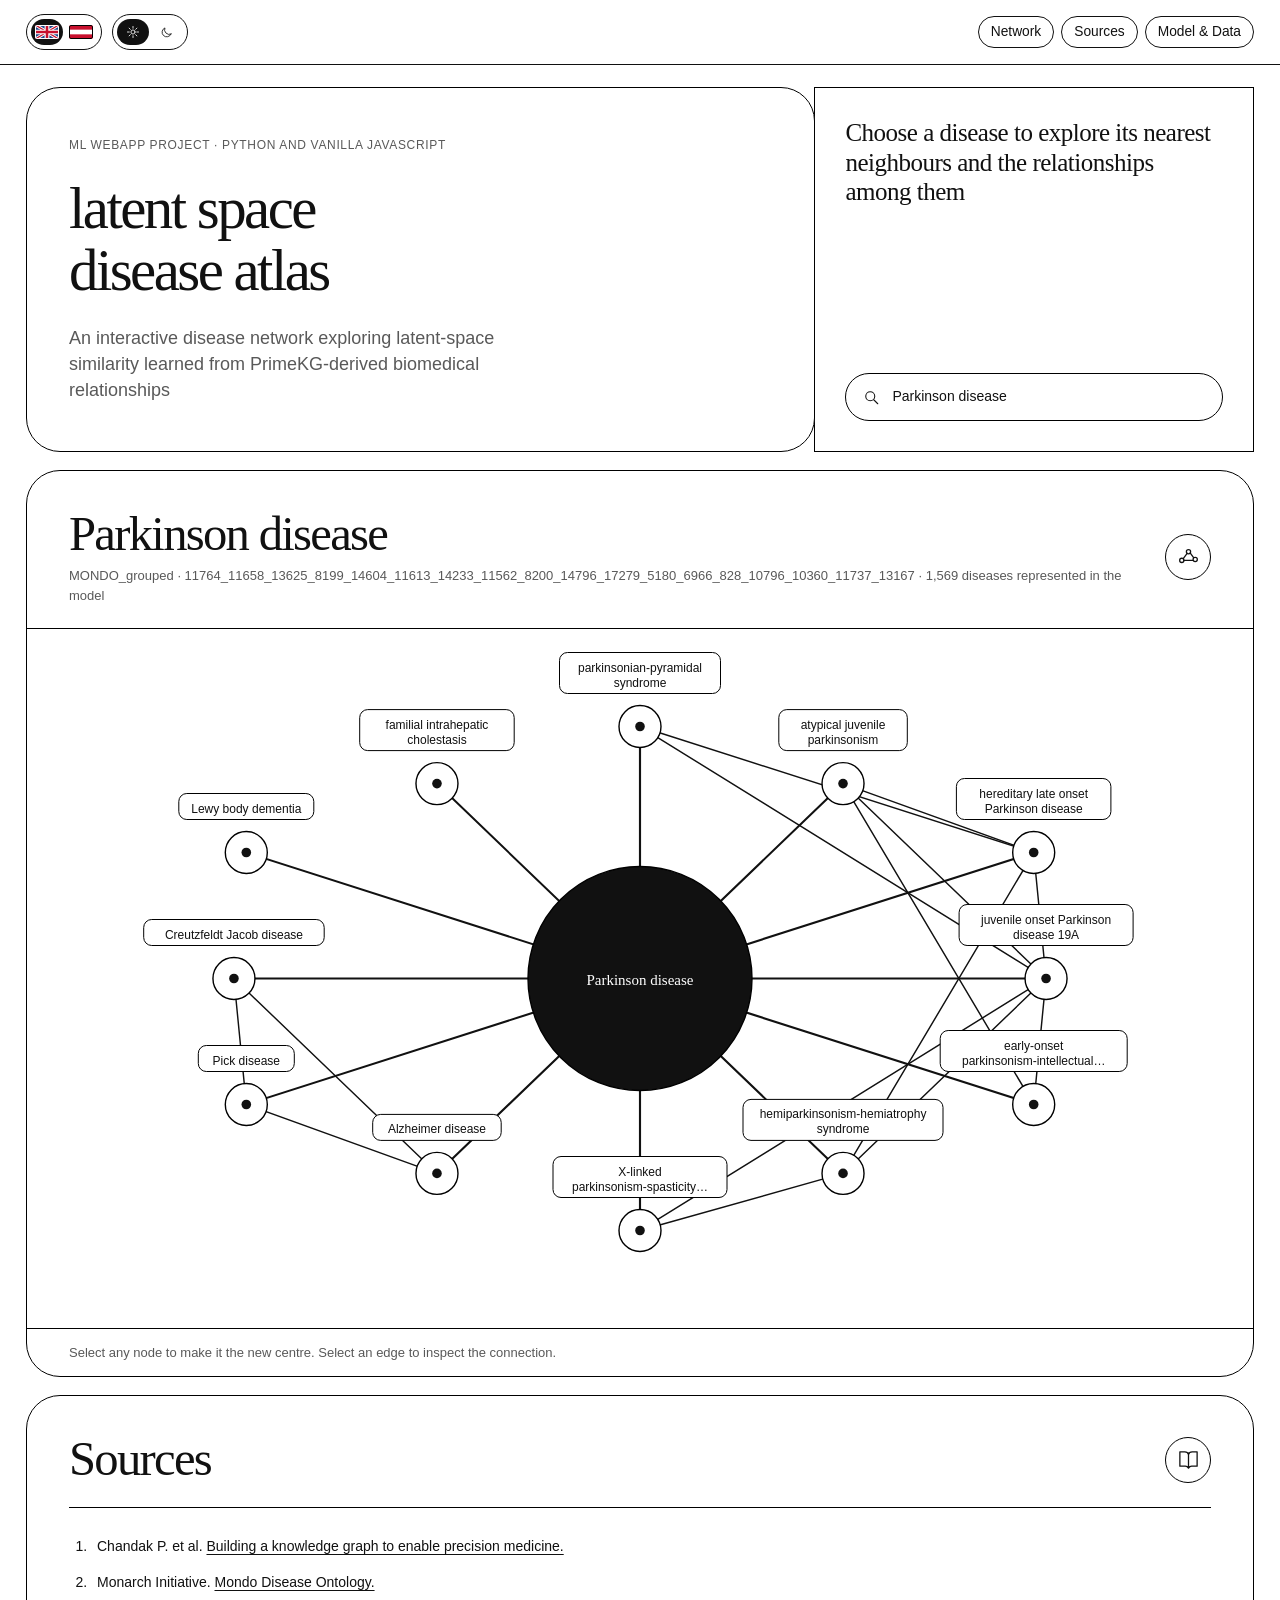
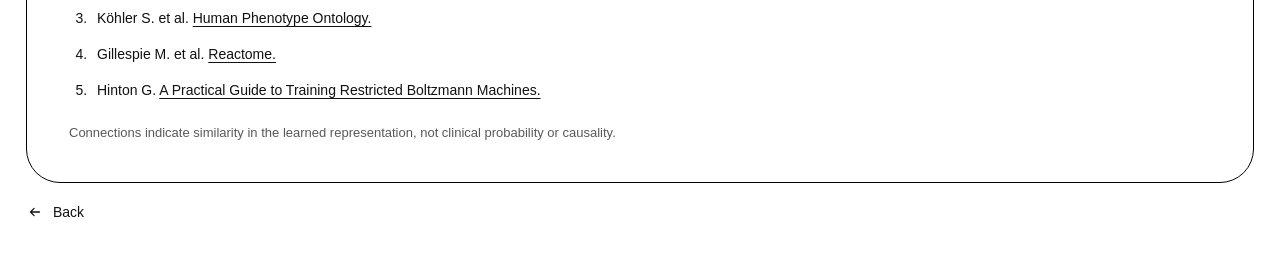
==== lsda/index.html @ 8d0bf2cb "Add files via upload" ====
<!doctype html>
<html lang="en">
<head>
  <meta charset="utf-8">
  <meta name="viewport" content="width=device-width,initial-scale=1">
  <meta name="color-scheme" content="light dark">
  <meta name="theme-color" content="#ffffff">
  <meta name="description" content="Interactive network of related diseases in an RBM latent space.">
  <title>latent space disease atlas</title>
  <link rel="icon" type="image/svg+xml" href="data:image/svg+xml,%3Csvg xmlns='http://www.w3.org/2000/svg' viewBox='0 0 64 64'%3E%3Crect x='1' y='1' width='62' height='62' rx='16' fill='white' stroke='black' stroke-width='2'/%3E%3Ctext x='32' y='59.4' text-anchor='middle' font-family='Georgia,serif' font-size='48' fill='black'%3E*%3C/text%3E%3C/svg%3E">
  <script data-theme-init>
    try {
      document.documentElement.dataset.theme = localStorage.getItem('disease-network-theme') || 'light';
    } catch {
      document.documentElement.dataset.theme = 'light';
    }
  </script>
  <link rel="stylesheet" href="style.css?v=49">
  <script src="app.js?v=47" defer></script>
</head>
<body>
  <header class="site-header">
    <div class="header-left">
      <div class="language-switch lang-en" aria-label="Language selection">
        <a class="lang-link active" href="index.html" lang="en" hreflang="en" aria-label="English" aria-current="page">
          <span class="flag-frame" aria-hidden="true">
            <svg class="flag-icon" viewBox="0 0 30 18" preserveAspectRatio="none" xmlns="http://www.w3.org/2000/svg" aria-hidden="true" focusable="false">
              <g>
                <rect width="30" height="18" fill="#21468B" />
                <path d="M-1 -1L31 19M31 -1L-1 19" stroke="#fff" stroke-width="4" stroke-linecap="butt" />
                <path d="M-1 -1L31 19M31 -1L-1 19" stroke="#C8102E" stroke-width="1.5" stroke-linecap="butt" />
                <path d="M15 0v18M0 9h30" stroke="#fff" stroke-width="6" stroke-linecap="butt" />
                <path d="M15 0v18M0 9h30" stroke="#C8102E" stroke-width="3.2" stroke-linecap="butt" />
              </g>
            </svg>
          </span>
        </a>
        <a class="lang-link" href="index-de.html" lang="de" hreflang="de" aria-label="Deutsch">
          <span class="flag-frame" aria-hidden="true">
            <svg class="flag-icon" viewBox="0 0 30 18" preserveAspectRatio="none" xmlns="http://www.w3.org/2000/svg" aria-hidden="true" focusable="false">
              <rect width="30" height="18" fill="#fff" />
              <rect width="30" height="6" y="0" fill="#C8102E" />
              <rect width="30" height="6" y="12" fill="#C8102E" />
            </svg>
          </span>
        </a>
      </div>

      <button class="theme-toggle" id="themeToggle" type="button" aria-label="Toggle colour scheme" aria-pressed="false" title="Light / dark mode">
        <span class="theme-track" aria-hidden="true">
          <svg class="theme-sun" viewBox="0 0 24 24">
            <circle cx="12" cy="12" r="3.5"></circle>
            <path d="M12 2.5v3M12 18.5v3M2.5 12h3M18.5 12h3M5.3 5.3l2.1 2.1M16.6 16.6l2.1 2.1M18.7 5.3l-2.1 2.1M7.4 16.6l-2.1 2.1"></path>
          </svg>
          <svg class="theme-moon" viewBox="0 0 24 24">
            <path d="M19 15.5A8 8 0 0 1 8.5 5a8 8 0 1 0 10.5 10.5z"></path>
          </svg>
          <span class="theme-knob"></span>
        </span>
      </button>
    </div>

    <button class="menu-toggle" id="menuToggle" type="button" aria-expanded="false" aria-controls="main-nav" aria-label="Open menu">
      <span></span>
      <span></span>
      <b class="sr-only">Open menu</b>
    </button>

    <nav id="main-nav" class="nav" aria-label="Sections">
      <a href="#network">Network</a>
      <a href="#sources">Sources</a>
      <button class="nav-control" id="methodButton" type="button">Model &amp; Data</button>
    </nav>
  </header>

  <main class="page-shell">
    <section class="hero" aria-labelledby="pageTitle">
      <div class="hero-title-card">
        <p class="hero-project-kicker">ML WEBAPP PROJECT · PYTHON AND VANILLA JAVASCRIPT</p>
        <h1 id="pageTitle"><span>latent space</span><br><span>disease atlas</span></h1>
        <p class="hero-project-subtitle">An interactive disease network exploring latent-space similarity learned from PrimeKG-derived biomedical relationships</p>
      </div>

      <div class="hero-search-card">
        <div class="hero-copy-wrap">
          <p class="hero-copy">Choose a disease to explore its nearest neighbours and the relationships among them</p>
        </div>

        <div class="search-area">
          <div class="search-box">
            <svg viewBox="0 0 24 24" aria-hidden="true">
              <circle cx="11" cy="11" r="6"></circle>
              <line x1="16" y1="16" x2="21" y2="21"></line>
            </svg>
            <input id="search" type="search" placeholder="Name or MONDO ID…" autocomplete="off" aria-controls="searchResults">
          </div>
          <div id="searchResults" class="search-results" aria-label="Search results"></div>
        </div>
      </div>
    </section>

    <section class="network-card" id="network" aria-labelledby="diseaseName">
      <div class="network-heading">
        <div class="network-title-wrap">
          <h2 id="diseaseName">Loading model…</h2>
          <p id="diseaseMeta" class="disease-meta"></p>
        </div>
        <span class="network-icon" aria-hidden="true">
          <svg viewBox="0 0 24 24">
            <circle cx="5" cy="15" r="2.2"></circle>
            <circle cx="12" cy="6" r="2.2"></circle>
            <circle cx="19" cy="14" r="2.2"></circle>
            <path d="M6.5 13.2 10.6 7.8M13.9 7.4l3.4 4.8M7.2 15h9.6"></path>
          </svg>
        </span>
      </div>

      <div id="graph" class="graph" aria-busy="true">
        <div class="graph-empty">Loading network…</div>
      </div>

      <div class="graph-note">
        <span>Select any node to make it the new centre. Select an edge to inspect the connection.</span>
      </div>
    </section>

    <section class="sources-card" id="sources" aria-labelledby="sourcesTitle">
      <div class="sources-heading">
        <h2 id="sourcesTitle">Sources</h2>
        <span class="sources-icon" aria-hidden="true">
          <svg viewBox="0 0 24 24">
            <path d="M12 5v16M3 4h5a4 4 0 0 1 4 3 4 4 0 0 1 4-3h5v15h-5a4 4 0 0 0-4 2 4 4 0 0 0-4-2H3z"></path>
          </svg>
        </span>
      </div>
      <div class="sources-body">
        <div class="sources">
          <ol>
            <li>Chandak P. et al. <a href="https://doi.org/10.1038/s41597-023-01960-3" target="_blank" rel="noopener">Building a knowledge graph to enable precision medicine.</a></li>
            <li>Monarch Initiative. <a href="https://mondo.monarchinitiative.org/" target="_blank" rel="noopener">Mondo Disease Ontology.</a></li>
            <li>Köhler S. et al. <a href="https://hpo.jax.org/" target="_blank" rel="noopener">Human Phenotype Ontology.</a></li>
            <li>Gillespie M. et al. <a href="https://reactome.org/" target="_blank" rel="noopener">Reactome.</a></li>
            <li>Hinton G. <a href="https://www.cs.toronto.edu/~hinton/absps/guideTR.pdf" target="_blank" rel="noopener">A Practical Guide to Training Restricted Boltzmann Machines.</a></li>
          </ol>
        </div>
        <p class="sources-note">Connections indicate similarity in the learned representation, not clinical probability or causality.</p>
      </div>
    </section>
    <div class="back-row">
  <a href="https://schmeidler.at/index.html#projects">
    <svg
      aria-hidden="true"
      class="arrow-icon arrow-left"
      focusable="false"
      viewBox="0 0 20 20"
      width="18"
      height="18"
      fill="none"
      stroke="currentColor"
      stroke-width="1.4"
      stroke-linecap="round"
      stroke-linejoin="round"
    >
      <path d="M15 10H5M9 6l-4 4 4 4"></path>
    </svg>
    Back
  </a>
</div>
  </main>

  <dialog id="methodDialog">
    <div class="dialog-heading">
      <div><h2>Model &amp; Data</h2></div>
      <button id="closeDialog" class="close-button" type="button" aria-label="Close"></button>
    </div>
    <div id="methodContent"></div>
  </dialog>
  <div id="status" class="sr-only" role="status" aria-live="polite"></div>
</body>
</html>
---- lsda/style.css ----
:root{
  color-scheme:light;
  --page-bg:#ffffff;
  --page-fg:#111111;
  --page-muted:#595959;
  --page-line:#000000;
  --page-field:#ffffff;
  --soft-fill:#f4f4f4;
  --max:1500px;
  --gutter:26px;
  --radius:34px;
  --space:18px;
  --card-pad:38px 42px;
  --header-height:65px;
  --heading-serif:"Iowan Old Style","Palatino Linotype","Book Antiqua",Palatino,Georgia,"Times New Roman",serif;
  --switch-width:76px;
  --switch-height:36px;
  --switch-padding:4px;
  --switch-cell-width:32px;
  --switch-cell-height:26px;
  --switch-gap:2px;
  --switch-travel:34px;
}

html[data-theme="dark"]{
  color-scheme:dark;
  --page-bg:#111111;
  --page-fg:#ffffff;
  --page-muted:#bcbcbc;
  --page-line:#ffffff;
  --page-field:#111111;
  --soft-fill:#1e1e1e;
}

*,*::before,*::after{box-sizing:border-box}
html{scroll-behavior:smooth}
body{
  margin:0;
  background:var(--page-bg);
  color:var(--page-fg);
  font:17px/1.6 "Helvetica Neue",Helvetica,Arial,"Segoe UI",sans-serif;
  -webkit-font-smoothing:antialiased;
  transition:background-color .22s ease,color .22s ease;
}
button,input{font:inherit;color:inherit}
button{cursor:pointer}
a{color:inherit;text-decoration:none}
button,input,[tabindex]{-webkit-tap-highlight-color:transparent}
button:focus-visible,input:focus-visible,[tabindex]:focus-visible{outline:2px solid var(--page-fg);outline-offset:4px}
::selection{background:var(--page-fg);color:var(--page-bg)}
.page-shell{width:min(var(--max),calc(100% - 2 * var(--gutter)));margin-inline:auto}

.site-header{
  position:sticky;
  top:0;
  z-index:50;
  width:100%;
  min-height:var(--header-height);
  margin:0;
  padding:14px max(var(--gutter),calc((100% - var(--max))/2));
  display:flex;
  align-items:center;
  justify-content:space-between;
  gap:24px;
  background:var(--page-bg);
  border-bottom:1px solid var(--page-line);
  color:var(--page-fg);
}
.header-left{display:flex;align-items:center;gap:12px;flex:0 0 auto;margin:0}
.pill-button{
  display:block;
  min-height:36px;
  border:1px solid var(--page-line);
  border-radius:999px;
  background:var(--page-bg);
  padding:7px 15px;
  font-size:14px;
  font-weight:400;
  line-height:1.3;
  transition:background-color .16s ease,color .16s ease;
}
.pill-button:hover,.pill-button:focus-visible{background:var(--page-fg);color:var(--page-bg)}
.theme-toggle,.theme-track{width:var(--switch-width);height:var(--switch-height);flex:0 0 var(--switch-width)}
.theme-toggle{appearance:none;display:block;margin:0;padding:0;border:0;border-radius:999px;background:transparent;line-height:0}
.theme-track{
  position:relative;
  display:grid;
  grid-template-columns:repeat(2,var(--switch-cell-width));
  grid-template-rows:var(--switch-cell-height);
  align-items:center;
  gap:var(--switch-gap);
  padding:var(--switch-padding);
  border:1px solid var(--page-line);
  border-radius:999px;
  background:var(--page-bg);
  color:var(--page-fg);
  isolation:isolate;
}
.theme-knob{
  position:absolute;
  z-index:0;
  top:var(--switch-padding);
  left:var(--switch-padding);
  width:var(--switch-cell-width);
  height:var(--switch-cell-height);
  border-radius:999px;
  background:var(--page-fg);
  transform:translateX(0);
  transition:transform 200ms ease;
  pointer-events:none;
}
html[data-theme="dark"] .theme-knob{transform:translateX(var(--switch-travel))}
.theme-track svg{position:relative;z-index:1;display:block;justify-self:center;width:14px;height:14px;fill:none;stroke:currentColor;stroke-width:1.45;stroke-linecap:round;stroke-linejoin:round}
.theme-track .theme-sun{color:var(--page-bg)}
.theme-track .theme-moon{color:var(--page-fg)}
html[data-theme="dark"] .theme-track .theme-sun{color:var(--page-fg)}
html[data-theme="dark"] .theme-track .theme-moon{color:var(--page-bg)}

main{padding:22px 0 28px}
.hero{display:grid;grid-template-columns:minmax(0,1.8fr) minmax(280px,1fr);gap:var(--space);margin-bottom:var(--space);align-items:stretch}
.hero-title-card,.hero-search-card,.network-card,.sources-card{
  border:1px solid var(--page-line);
  border-radius:var(--radius);
  background:var(--page-bg);
  color:var(--page-fg);
}
.hero-title-card{min-height:365px;padding:var(--card-pad);display:flex;flex-direction:column;justify-content:center}
.hero-title-card h1{
  margin:0;
  max-width:12ch;
  font-family:var(--heading-serif);
  font-size:clamp(40px,4.6vw,74px);
  line-height:1.04;
  letter-spacing:-.043em;
  font-weight:400;
  overflow-wrap:break-word;
}
.hero-title-card h1 span{display:inline;padding:0;border:0;border-radius:0;background:transparent;color:inherit}
.hero-search-card{min-height:365px;padding:30px;display:flex;flex-direction:column;justify-content:center;gap:28px}
.hero-copy-wrap{min-width:0}
.hero-copy{
  width:100%;
  max-width:30ch;
  margin:0;
  font:400 25px/1.18 var(--heading-serif);
  letter-spacing:-.02em;
}
.search-area{position:relative;z-index:8;margin-top:auto}
.search-box{
  min-height:48px;
  display:flex;
  align-items:center;
  gap:10px;
  padding:0 16px;
  border:1px solid var(--page-line);
  border-radius:999px;
  background:var(--page-field);
}
.search-box svg{width:18px;height:18px;flex:0 0 auto;fill:none;stroke:currentColor;stroke-width:1.45;stroke-linecap:round;stroke-linejoin:round}
.search-box input{width:100%;min-width:0;border:0;outline:0;background:transparent;font-size:14px;line-height:1.4}
.search-box input::placeholder{color:var(--page-muted)}
.search-results{
  position:absolute;
  left:0;
  right:0;
  top:calc(100% + 8px);
  max-height:310px;
  overflow:auto;
  padding:6px;
  background:var(--page-bg);
  border:1px solid var(--page-line);
  border-radius:24px;
  z-index:20;
  scrollbar-width:thin;
  scrollbar-color:var(--page-muted) var(--page-bg);
}
.search-results:empty{display:none}
.search-results button{
  display:block;
  width:100%;
  padding:11px 12px;
  border:0;
  border-radius:14px;
  background:transparent;
  text-align:left;
  font-size:14px;
  font-weight:400;
  line-height:1.35;
  white-space:normal;
  overflow-wrap:anywhere;
}
.search-results button+button{border-top:1px solid color-mix(in srgb,var(--page-line) 24%,transparent);border-top-left-radius:0;border-top-right-radius:0}
.search-results button:hover,.search-results button:focus-visible{background:var(--page-fg);color:var(--page-bg)}
.search-results small{display:block;margin-top:3px;color:var(--page-muted);font-size:12px;font-weight:300;line-height:1.35}
.search-results button:hover small,.search-results button:focus-visible small{color:inherit}
.search-results p{margin:0;padding:12px;color:var(--page-muted);font-size:13px;line-height:1.45}

.network-card{overflow:hidden;margin-bottom:var(--space)}
.network-heading{display:grid;grid-template-columns:minmax(0,1fr) 46px;align-items:center;gap:18px;padding:var(--card-pad);padding-bottom:22px;border-bottom:1px solid var(--page-line)}
.network-title-wrap{min-width:0}
.network-title-wrap h2{
  display:block;
  max-width:100%;
  margin:0 0 6px;
  padding:0;
  border:0;
  border-radius:0;
  background:transparent;
  color:var(--page-fg);
  font-family:var(--heading-serif);
  font-size:clamp(32px,3.8vw,59px);
  line-height:1.04;
  letter-spacing:-.035em;
  font-weight:400;
  overflow-wrap:anywhere;
}
.disease-meta{margin:0;color:var(--page-muted);font-size:13px;line-height:1.55}
.network-icon{width:46px;height:46px;border:1px solid var(--page-line);border-radius:50%;display:grid;place-items:center;justify-self:end}
.network-icon svg{width:23px;height:23px;fill:none;stroke:currentColor;stroke-width:1.35;stroke-linecap:round;stroke-linejoin:round}
.graph{position:relative;min-height:650px;background:var(--page-bg)}
.graph svg{display:block;width:100%;height:auto;min-height:650px;overflow:visible}
.graph-empty{position:absolute;inset:0;display:flex;align-items:center;justify-content:center;padding:30px;text-align:center;color:var(--page-muted);font-size:14px}
.graph .peer-edge,.graph .center-edge{stroke:var(--page-fg);stroke-linecap:round;opacity:1}
.graph .network-node{cursor:pointer}
.graph .node-disc{fill:var(--page-bg);stroke:var(--page-line);stroke-width:1.4}
.graph .node-dot{fill:var(--page-fg);pointer-events:none}
.graph .node-label-box{fill:var(--page-bg);stroke:var(--page-line);stroke-width:1;pointer-events:none}
.graph .node-label{fill:var(--page-fg);font-size:12px;font-weight:400;pointer-events:none}
.graph .network-node:hover .node-disc,.graph .network-node:focus-visible .node-disc{fill:var(--page-fg);stroke-width:1.8}
.graph .network-node:hover .node-dot,.graph .network-node:focus-visible .node-dot{fill:var(--page-bg)}
.graph .center-disc{fill:var(--page-fg);stroke:var(--page-line);stroke-width:1.4}
.graph .center-label{fill:var(--page-bg);font-family:var(--heading-serif);font-size:15px;font-weight:400;pointer-events:none}
.graph-note{padding:13px 42px;border-top:1px solid var(--page-line);color:var(--page-muted);font-size:13px;line-height:1.65}

.sources-card{padding:var(--card-pad)}
.sources-heading{display:grid;grid-template-columns:minmax(0,1fr) 46px;align-items:center;gap:18px;padding-bottom:22px;margin-bottom:27px;border-bottom:1px solid var(--page-line)}
.sources-heading h2{margin:0;padding:0;border:0;background:transparent;color:inherit;font-family:var(--heading-serif);font-size:clamp(32px,3.8vw,59px);line-height:1.04;letter-spacing:-.035em;font-weight:400}
.sources-icon{width:46px;height:46px;border:1px solid var(--page-line);border-radius:50%;display:grid;place-items:center;justify-self:end}
.sources-icon svg{width:23px;height:23px;fill:none;stroke:currentColor;stroke-width:1.35;stroke-linecap:round;stroke-linejoin:round}
.sources-body{max-width:1000px}
.sources{font-size:14px;line-height:1.65}
.sources h3{margin:0 0 14px;font:500 15px/1.4 "Helvetica Neue",Helvetica,Arial,"Segoe UI",sans-serif}
.sources ol{margin:0;padding-left:22px}
.sources li{padding-left:6px;margin-bottom:13px;overflow-wrap:anywhere}
.sources a{text-decoration:underline;text-decoration-thickness:1px;text-underline-offset:.22em}
.sources a:hover{text-decoration-thickness:2px}
.sources code{font:.91em/1.6 ui-monospace,"SFMono-Regular",Consolas,monospace}
.sources-note{margin:20px 0 0;color:var(--page-muted);font-size:13px;line-height:1.65;max-width:86ch}

dialog{
  width:min(780px,calc(100% - 28px));
  max-height:88%;
  padding:38px 42px;
  border:1px solid var(--page-line);
  border-radius:var(--radius);
  background:var(--page-bg);
  color:var(--page-fg);
  scrollbar-width:none;
  -ms-overflow-style:none;
}
dialog::-webkit-scrollbar{display:none;width:0;height:0}
dialog::backdrop{background:color-mix(in srgb,#000 44%,transparent)}
.dialog-heading{display:flex;align-items:center;justify-content:space-between;gap:20px;padding-bottom:22px;border-bottom:1px solid var(--page-line)}
.dialog-heading h2{display:block;margin:0;padding:0;border:0;border-radius:0;background:transparent;color:inherit;font-family:var(--heading-serif);font-size:clamp(32px,3.8vw,59px);line-height:1.04;font-weight:400;letter-spacing:-.035em}
.close-button{
  position:relative;
  width:46px;
  height:46px;
  flex:0 0 46px;
  margin:0;
  padding:0;
  appearance:none;
  -webkit-appearance:none;
  border:1px solid var(--page-line);
  border-radius:50%;
  background:transparent;
  color:inherit;
  font-size:0;
  line-height:0;
}
.close-button::before,
.close-button::after{
  content:"";
  position:absolute;
  left:50%;
  top:50%;
  width:20px;
  height:2px;
  margin-left:-10px;
  margin-top:-1px;
  border-radius:999px;
  background:currentColor;
  transform-origin:50% 50%;
  pointer-events:none;
}
.close-button::before{transform:rotate(45deg)}
.close-button::after{transform:rotate(-45deg)}
.close-button:hover{background:var(--page-fg);color:var(--page-bg)}
.method-section{padding-top:24px;font-size:14px;line-height:1.65}
.method-section h3{display:block;margin:0 0 10px;padding:0;border:0;border-radius:0;background:transparent;color:inherit;font:400 24px/1.2 var(--heading-serif)}
.method-section p{margin:0;max-width:74ch}
.method-section p+p{margin-top:16px}
.method-table{width:100%;border-collapse:collapse;margin-top:14px;font-size:14px;font-variant-numeric:tabular-nums}
.method-table td{padding:10px 0;border-bottom:1px solid var(--page-line)}
.method-table td:last-child{text-align:right}
.sr-only{position:absolute;width:1px;height:1px;padding:0;margin:-1px;overflow:hidden;clip:rect(0,0,0,0);white-space:nowrap;border:0}

@media(max-width:950px){
  :root{--header-height:64px;--card-pad:30px}
  .site-header{padding-block:13px}
  .hero{grid-template-columns:minmax(0,1.45fr) minmax(250px,1fr)}
  .hero-title-card{min-height:320px;padding:30px}
  .hero-search-card{min-height:320px;padding:24px}
  .network-heading{padding:30px 30px 22px}
  .graph-note{padding-left:30px;padding-right:30px}
}

@media(max-width:760px){
  .hero{grid-template-columns:1fr}
  .hero-title-card,.hero-search-card{min-height:0}
  .hero-title-card{padding-block:32px}
  .hero-search-card{padding:25px 30px}
  .hero-copy{max-width:70ch}
}

@media(max-width:640px){
  :root{
    --gutter:12px;
    --radius:24px;
    --space:12px;
    --card-pad:24px 20px;
    --header-height:59px;
    --switch-width:68px;
    --switch-height:34px;
    --switch-padding:3px;
    --switch-cell-width:29px;
    --switch-cell-height:26px;
    --switch-travel:31px;
  }
  body{font-size:16px;line-height:1.6}
  .site-header{padding-block:11px;gap:12px}
  .header-left{gap:9px}
  .pill-button{min-height:34px;padding:7px 12px;font-size:13px}
  .theme-track svg{width:12px;height:12px}
  main{padding:14px 0 16px}
  .hero-title-card{padding:28px 24px}
  .hero-title-card h1{font-size:clamp(36px,9vw,51px);line-height:1.04;letter-spacing:-.035em}
  .hero-search-card{padding:22px 24px}
  .hero-copy{font-size:23px}
  .search-box{min-height:46px}
  .search-results{top:calc(100% + 7px);border-radius:20px}
  .network-heading{grid-template-columns:minmax(0,1fr) 40px;gap:12px;padding:24px 20px 18px}
  .network-title-wrap h2,.sources-heading h2,.dialog-heading h2{font-size:clamp(29px,7.5vw,43px);letter-spacing:-.025em}
  .network-icon,.sources-icon{width:40px;height:40px}.network-icon svg,.sources-icon svg{width:21px;height:21px}
  .graph,.graph svg{min-height:530px}
  .graph .node-label{font-size:11px}
  .graph-note{padding:12px 20px;font-size:12px}
  .sources-heading{grid-template-columns:minmax(0,1fr) 40px;gap:12px;padding-bottom:18px;margin-bottom:20px}
  dialog{padding:24px 20px;border-radius:24px}
  .close-button{width:40px;height:40px;flex-basis:40px}
}

@media(prefers-reduced-motion:reduce){*,*::before,*::after{scroll-behavior:auto!important;transition:none!important}}


/* personal-site toolbar + bilingual navigation */
:root{
  --toolbar-bg:#ffffff;
  --toolbar-fg:#111111;
  --switch-duration:200ms;
  --switch-easing:ease;
  --flag-width:24px;
  --flag-height:14px;
}
html[data-theme="dark"]{--toolbar-bg:#111111;--toolbar-fg:#ffffff}

html{scroll-padding-top:calc(var(--header-height) + 18px)}
#network,#sources{scroll-margin-top:calc(var(--header-height) + 18px)}

.site-header,
html[data-theme="dark"] .site-header{
  position:sticky;
  top:0;
  z-index:50;
  width:100%;
  max-width:none;
  margin:0;
  min-height:var(--header-height);
  padding:14px max(var(--gutter),calc((100vw - var(--max))/2));
  display:flex;
  align-items:center;
  justify-content:flex-start;
  gap:18px;
  background:var(--toolbar-bg);
  color:var(--toolbar-fg);
  border-bottom:1px solid var(--toolbar-fg);
  box-sizing:border-box;
}
.header-left{display:flex;align-items:center;gap:10px;flex:0 0 auto;margin:0}

.language-switch,.theme-toggle,.theme-track{
  box-sizing:border-box;
  width:var(--switch-width);
  min-width:var(--switch-width);
  max-width:var(--switch-width);
  height:var(--switch-height);
  min-height:var(--switch-height);
  margin:0;
  flex:0 0 var(--switch-width);
}
.language-switch,.theme-track{
  position:relative;
  display:grid;
  grid-template-columns:repeat(2,var(--switch-cell-width));
  grid-template-rows:var(--switch-cell-height);
  align-items:center;
  gap:var(--switch-gap);
  padding:var(--switch-padding);
  border:1px solid var(--toolbar-fg);
  border-radius:999px;
  background:var(--toolbar-bg);
  color:var(--toolbar-fg);
  isolation:isolate;
}
.language-switch::before,.theme-knob{
  content:"";
  display:block;
  position:absolute;
  z-index:0;
  top:var(--switch-padding);
  left:var(--switch-padding);
  width:var(--switch-cell-width);
  height:var(--switch-cell-height);
  border-radius:999px;
  background:var(--toolbar-fg);
  pointer-events:none;
  transform:translateX(0);
  transition:transform var(--switch-duration) var(--switch-easing);
}
.language-switch.lang-de::before,html[data-theme="dark"] .theme-knob{transform:translateX(var(--switch-travel))}
.language-switch .lang-link{
  position:relative;
  z-index:1;
  box-sizing:border-box;
  display:grid;
  place-items:center;
  width:var(--switch-cell-width);
  height:var(--switch-cell-height);
  min-width:0;
  min-height:0;
  margin:0;
  padding:0;
  border:0;
  border-radius:999px;
  background:transparent;
  color:inherit;
  opacity:1;
  line-height:0;
  text-decoration:none;
}
.language-switch .flag-frame{
  --flag-line:#000000;
  position:relative;
  display:block;
  box-sizing:border-box;
  width:var(--flag-width);
  height:var(--flag-height);
  margin:0;
  padding:0;
  border:0;
  border-radius:2px;
  overflow:hidden;
  background:transparent;
  isolation:isolate;
}
.language-switch .lang-link.active .flag-frame{--flag-line:#ffffff}
html[data-theme="dark"] .language-switch .flag-frame{--flag-line:#ffffff}
html[data-theme="dark"] .language-switch .lang-link.active .flag-frame{--flag-line:#000000}
.language-switch .flag-frame>.flag-icon{
  position:absolute;
  inset:0;
  display:block;
  box-sizing:border-box;
  width:100%;
  height:100%;
  max-width:none;
  max-height:none;
  margin:0;
  padding:0;
  border:0;
  border-radius:0;
  outline:0;
  box-shadow:none;
  opacity:1;
  transform:none;
  overflow:hidden;
}
.language-switch .flag-frame::after{
  content:"";
  position:absolute;
  z-index:2;
  inset:0;
  box-sizing:border-box;
  border:1px solid var(--flag-line);
  border-radius:inherit;
  pointer-events:none;
}
.theme-toggle{appearance:none;display:block;padding:0;border:0;border-radius:999px;background:transparent;color:var(--toolbar-fg);line-height:0;cursor:pointer}
.theme-track svg{position:relative;z-index:1;display:block;justify-self:center;width:14px;height:14px;fill:none;stroke:currentColor;stroke-width:1.45;stroke-linecap:round;stroke-linejoin:round}
.theme-track .theme-sun{color:var(--toolbar-bg)}
.theme-track .theme-moon{color:var(--toolbar-fg)}
html[data-theme="dark"] .theme-track .theme-sun{color:var(--toolbar-fg)}
html[data-theme="dark"] .theme-track .theme-moon{color:var(--toolbar-bg)}
.language-switch .lang-link:focus-visible,.theme-toggle:focus-visible{outline:2px solid var(--toolbar-fg);outline-offset:2px}

.nav{
  display:flex;
  align-items:center;
  gap:7px;
  margin-left:auto;
  font-weight:500;
  font-size:.92rem;
}
.nav a,.nav .nav-control{
  display:block;
  padding:8px 12px;
  border:1px solid var(--toolbar-fg);
  border-radius:999px;
  background:transparent;
  color:var(--toolbar-fg);
  font:500 .92rem/1 "Helvetica Neue",Helvetica,Arial,"Segoe UI",sans-serif;
  text-decoration:none;
  transition:background .16s ease,color .16s ease;
  white-space:nowrap;
}
.nav a:hover,.nav a:focus-visible,.nav .nav-control:hover,.nav .nav-control:focus-visible{
  background:var(--toolbar-fg);
  color:var(--toolbar-bg);
  text-decoration:none;
}
.menu-toggle{display:none;background:transparent;border:0;color:var(--toolbar-fg)}
.menu-toggle span{display:block;width:26px;height:2px;background:var(--toolbar-fg);margin:0}
.menu-toggle:focus-visible{outline:2px solid var(--toolbar-fg);outline-offset:4px}

.hero-project-kicker{
  margin:0 0 24px;
  color:var(--page-muted);
  font:500 12px/1.55 "Helvetica Neue",Helvetica,Arial,"Segoe UI",sans-serif;
  letter-spacing:.055em;
  text-transform:uppercase;
}
.hero-project-subtitle{max-width:48ch;margin:24px 0 0;color:var(--page-muted);font-size:18px;line-height:1.45}

@media(max-width:950px){
  .site-header,html[data-theme="dark"] .site-header{--header-gutter:max(26px,calc((100% - var(--max))/2));padding-block:13px;flex-wrap:nowrap;gap:12px}
  .site-header>.menu-toggle{
    position:relative;
    display:flex;
    flex:0 0 44px;
    flex-direction:column;
    align-items:flex-end;
    justify-content:center;
    align-self:center;
    gap:6px;
    width:44px;
    min-width:44px;
    height:var(--switch-height);
    margin:0 0 0 auto;
    padding:0;
    border:0;
    line-height:0;
    cursor:pointer;
  }
  .site-header>.menu-toggle::before{content:"";position:absolute;top:50%;right:0;width:44px;height:44px;transform:translateY(-50%)}
  .site-header>.nav{
    display:none;
    position:absolute;
    top:calc(100% + 1px);
    left:0;
    right:0;
    width:auto;
    margin:0;
    padding:16px var(--header-gutter) 20px;
    flex-direction:column;
    align-items:stretch;
    gap:10px;
    max-height:calc(100dvh - 80px);
    overflow-y:auto;
    background:var(--toolbar-bg);
    color:var(--toolbar-fg);
  }
  .site-header>.nav.open{display:flex;border-bottom:1px solid var(--toolbar-fg)}
  .nav a,.nav .nav-control{width:100%;padding:12px 16px;text-align:center;font-size:.92rem}
}
@media(max-width:640px){
  :root{--flag-width:21px;--flag-height:12px}
  .site-header,html[data-theme="dark"] .site-header{--header-gutter:12px;padding:11px 12px}
  .header-left{gap:9px}
  .theme-track svg{width:12px;height:12px}
  .hero-project-kicker{margin-bottom:20px;font-size:11px}
  .hero-project-subtitle{margin-top:20px;font-size:17px}
}
@media(prefers-reduced-motion:reduce){.language-switch::before,.theme-knob{transition:none}}

:root{
  --font-sans:"Helvetica Neue",Helvetica,Arial,"Segoe UI",sans-serif;
}
.site-header,
.site-header button,
.site-header a,
.site-header .nav a,
.site-header .nav .nav-control{
  font-family:var(--font-sans)!important;
  font-style:normal!important;
}
.site-header .nav a,
.site-header .nav .nav-control{
  font-size:.92rem!important;
  line-height:1!important;
  font-weight:500!important;
  letter-spacing:normal!important;
  text-transform:none!important;
}
.site-header .language-switch,
.site-header .theme-toggle{
  font-size:16px!important;
  font-weight:400!important;
  letter-spacing:normal!important;
}

.hero{
  gap:0;
}

.hero-title-card{
  position:relative;
  z-index:2;
}

.hero-search-card{
  position:relative;
  z-index:1;
  margin-left:-1px;
  border-radius:0;
}

@media(max-width:760px){
  .hero-search-card{
    margin-left:0;
    margin-top:-1px;
  }
}

.back-row{
  margin:18px 0;
}

.back-row a{
  display:inline-flex;
  align-items:center;
  gap:9px;
  font-size:14px;
  color:inherit;
  text-decoration:none;
}

.back-row a:hover{
  text-decoration:underline;
  text-underline-offset:4px;
}

.back-row .arrow-icon{
  display:block;
  width:18px;
  height:18px;
  flex:0 0 18px;
  fill:none;
  stroke:currentColor;
  stroke-width:1.4;
  stroke-linecap:round;
  stroke-linejoin:round;
}

/* FINAL toolbar typography: inherit exactly like the main site */
.site-header .nav{
  font-family:inherit!important;
  font-size:.92rem!important;
  font-weight:500!important;
  font-style:normal!important;
  font-variant:normal!important;
  font-stretch:normal!important;
  letter-spacing:normal!important;
  text-transform:none!important;
}

.site-header .nav a,
.site-header .nav .nav-control{
  font:inherit!important;
  line-height:1!important;
  letter-spacing:normal!important;
  font-style:normal!important;
  font-variant:normal!important;
  font-stretch:normal!important;
  text-transform:none!important;
  -webkit-font-smoothing:inherit!important;
  -moz-osx-font-smoothing:inherit!important;
}

@media(min-width:951px){
  .site-header .nav{
    gap:7px!important;
  }

  .site-header .nav a,
  .site-header .nav .nav-control{
    padding:8px 12px!important;
    font-size:.86rem!important;
  }
}

@media(max-width:950px){
  .site-header .nav a,
  .site-header .nav .nav-control{
    font-size:.92rem!important;
  }
}

/* Match the main-site toolbar text rendering exactly. */
.site-header,
.site-header a,
.site-header button,
.site-header .nav,
.site-header .nav a,
.site-header .nav .nav-control {
  -webkit-font-smoothing: auto !important;
  -moz-osx-font-smoothing: auto !important;
}

.site-header {
  font-family: "Helvetica Neue", Helvetica, Arial, "Segoe UI", sans-serif !important;
  font-size: 18px !important;
  line-height: 1.5 !important;
  font-weight: 300 !important;
}

.site-header .nav {
  font-family: "Helvetica Neue", Helvetica, Arial, "Segoe UI", sans-serif !important;
  font-size: .92rem !important;
  font-weight: 500 !important;
  line-height: 1.5 !important;
}

.site-header .nav a,
.site-header .nav .nav-control {
  font-family: "Helvetica Neue", Helvetica, Arial, "Segoe UI", sans-serif !important;
  font-weight: 500 !important;
  line-height: 1 !important;
  letter-spacing: normal !important;
}

@media (min-width: 951px) {
  .site-header .nav {
    gap: 7px !important;
  }

  .site-header .nav a,
  .site-header .nav .nav-control {
    padding: 8px 12px !important;
    font-size: .86rem !important;
  }
}

/* Interactive edge inspector */
.graph .edge-link{
  cursor:pointer;
  outline:none;
}

.graph .edge-hit{
  stroke:transparent;
  stroke-width:18px;
  pointer-events:stroke;
}

.graph .edge-stroke{
  pointer-events:none;
  transition:stroke-width .14s ease,opacity .14s ease;
}

.graph .edge-link:hover .edge-stroke,
.graph .edge-link:focus-visible .edge-stroke{
  stroke-width:3.1px!important;
  opacity:1;
}

.graph .edge-link.is-selected .edge-stroke{
  stroke-width:3.5px!important;
  opacity:1;
}

.edge-inspector{
  position:absolute;
  z-index:30;
  width:min(350px,calc(100% - 32px));
  max-height:calc(100% - 32px);
  overflow:auto;
  padding:20px;
  border:1px solid var(--page-line);
  border-radius:24px;
  background:var(--page-bg);
  color:var(--page-fg);
  box-shadow:0 12px 36px color-mix(in srgb,var(--page-fg) 13%,transparent);
  scrollbar-width:none;
}

.edge-inspector::-webkit-scrollbar{display:none}
.edge-inspector[hidden]{display:none}

.edge-inspector-close{
  position:absolute;
  top:13px;
  right:13px;
  width:32px;
  height:32px;
  display:grid;
  place-items:center;
  padding:0;
  border:1px solid var(--page-line);
  border-radius:50%;
  background:var(--page-bg);
  color:var(--page-fg);
  font:400 20px/1 var(--font-sans);
}

.edge-inspector-close:hover,
.edge-inspector-close:focus-visible{
  background:var(--page-fg);
  color:var(--page-bg);
}

.edge-inspector-kicker{
  margin:0 44px 9px 0;
  color:var(--page-muted);
  font:500 11px/1.3 var(--font-sans);
  letter-spacing:.065em;
  text-transform:uppercase;
}

.edge-inspector h3{
  margin:0 42px 17px 0;
  font-family:var(--heading-serif);
  font-size:21px;
  line-height:1.12;
  font-weight:400;
  letter-spacing:-.02em;
}

.edge-similarity{
  display:flex;
  align-items:baseline;
  justify-content:space-between;
  gap:16px;
  padding:12px 0;
  border-top:1px solid var(--page-line);
  border-bottom:1px solid var(--page-line);
  font-size:13px;
}

.edge-similarity strong{
  font-size:20px;
  font-weight:500;
  font-variant-numeric:tabular-nums;
}

.edge-inspector-section{
  padding-top:16px;
}

.edge-inspector-section h4{
  margin:0 0 10px;
  font:500 12px/1.35 var(--font-sans);
  letter-spacing:.025em;
}

.edge-evidence-grid{
  display:grid;
  grid-template-columns:repeat(3,minmax(0,1fr));
  gap:7px;
}

.edge-evidence-item{
  min-width:0;
  padding:10px 8px;
  border:1px solid var(--page-line);
  border-radius:12px;
}

.edge-evidence-item strong{
  display:block;
  margin-bottom:2px;
  font-size:16px;
  line-height:1.1;
  font-weight:500;
  font-variant-numeric:tabular-nums;
}

.edge-evidence-item span{
  display:block;
  color:var(--page-muted);
  font-size:10px;
  line-height:1.25;
  overflow-wrap:anywhere;
}

.edge-feature-list{
  margin:0;
  padding:0;
  list-style:none;
  border-top:1px solid color-mix(in srgb,var(--page-line) 28%,transparent);
}

.edge-feature-list li{
  display:grid;
  grid-template-columns:minmax(0,1fr) auto;
  gap:10px;
  align-items:baseline;
  padding:7px 0;
  border-bottom:1px solid color-mix(in srgb,var(--page-line) 28%,transparent);
  font-size:12px;
  line-height:1.35;
}

.edge-feature-list small{
  color:var(--page-muted);
  font-size:9px;
  line-height:1.2;
  text-align:right;
  white-space:nowrap;
}

.edge-feature-list .edge-feature-empty{
  display:block;
  color:var(--page-muted);
}

.edge-contribution-list{
  display:grid;
  gap:8px;
}

.edge-contribution-row{
  display:grid;
  grid-template-columns:92px minmax(0,1fr) 34px;
  gap:8px;
  align-items:center;
  font-size:11px;
  line-height:1.2;
}

.edge-contribution-row>span:first-child{
  overflow-wrap:anywhere;
}

.edge-contribution-row strong{
  text-align:right;
  font-weight:500;
  font-variant-numeric:tabular-nums;
}

.edge-contribution-track{
  height:7px;
  overflow:hidden;
  border:1px solid var(--page-line);
  border-radius:999px;
  background:var(--page-bg);
}

.edge-contribution-track i{
  display:block;
  height:100%;
  background:var(--page-fg);
}

.edge-contribution-note{
  margin:10px 0 0;
  color:var(--page-muted);
  font-size:9px;
  line-height:1.4;
}

@media(max-width:620px){
  .graph .edge-hit{stroke-width:22px}
  .edge-inspector{
    width:auto;
    max-height:calc(100% - 24px);
    padding:18px;
    border-radius:20px;
  }
  .edge-inspector h3{font-size:19px}
  .edge-evidence-grid{gap:5px}
  .edge-evidence-item{padding:9px 6px}
  .edge-contribution-row{grid-template-columns:82px minmax(0,1fr) 32px}
}
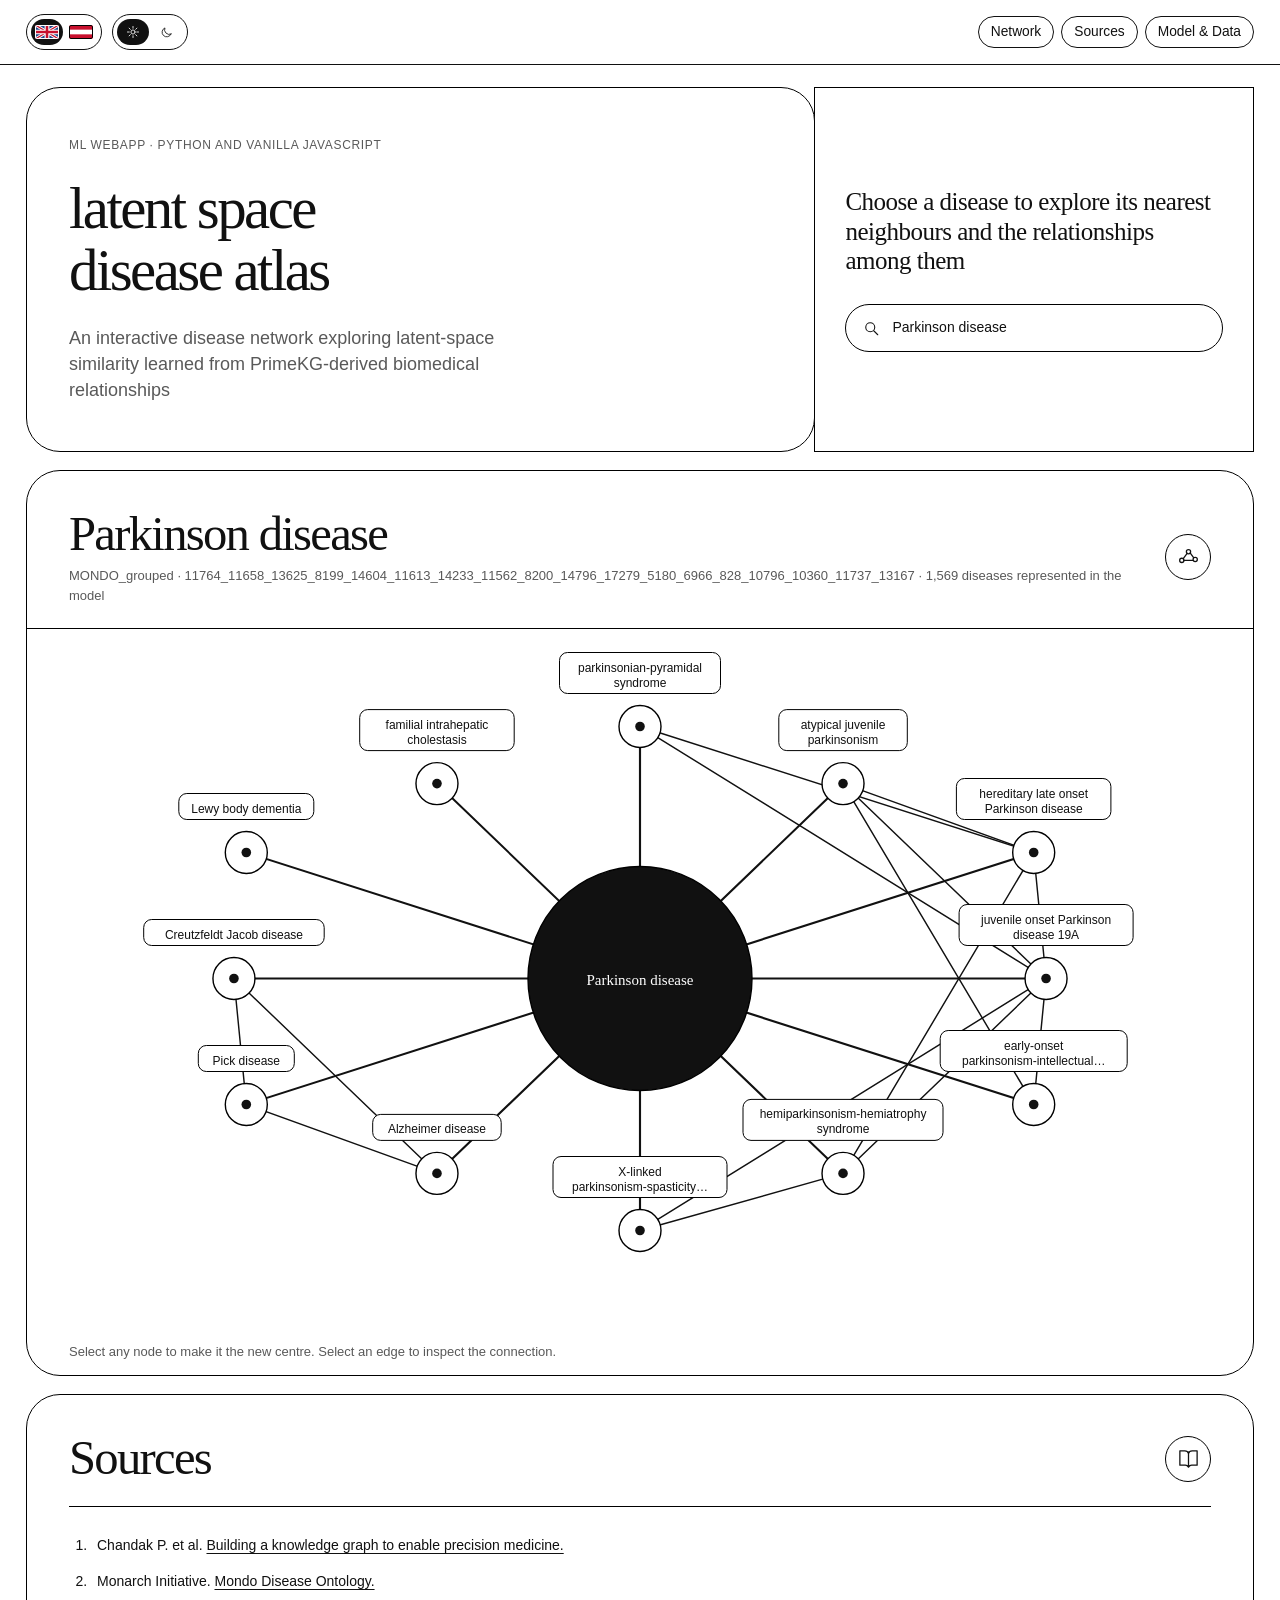
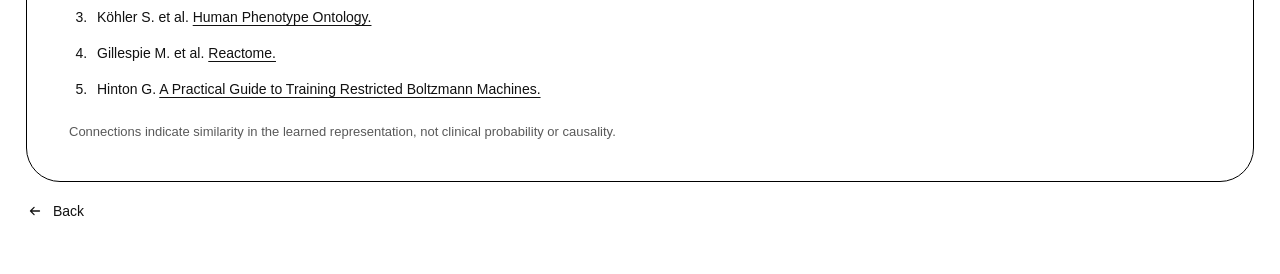
==== commit 2d2835be: "Update index.html" ====
--- a/lsda/index.html
+++ b/lsda/index.html
@@ -76,7 +76,7 @@
   <main class="page-shell">
     <section class="hero" aria-labelledby="pageTitle">
       <div class="hero-title-card">
-        <p class="hero-project-kicker">ML WEBAPP PROJECT · PYTHON AND VANILLA JAVASCRIPT</p>
+        <p class="hero-project-kicker">ML WEBAPP · PYTHON AND VANILLA JAVASCRIPT</p>
         <h1 id="pageTitle"><span>latent space</span><br><span>disease atlas</span></h1>
         <p class="hero-project-subtitle">An interactive disease network exploring latent-space similarity learned from PrimeKG-derived biomedical relationships</p>
       </div>
--- a/lsda/style.css
+++ b/lsda/style.css
@@ -52,7 +52,7 @@
 
 .site-header{
   position:sticky;
-  top:0;
+  0;
   z-index:50;
   width:100%;
   min-height:var(--header-height);
@@ -99,7 +99,7 @@
 .theme-knob{
   position:absolute;
   z-index:0;
-  top:var(--switch-padding);
+  var(--switch-padding);
   left:var(--switch-padding);
   width:var(--switch-cell-width);
   height:var(--switch-cell-height);
@@ -145,7 +145,7 @@
   font:400 25px/1.18 var(--heading-serif);
   letter-spacing:-.02em;
 }
-.search-area{position:relative;z-index:8;margin-top:auto}
+.search-area{position:relative;z-index:8;margin-auto}
 .search-box{
   min-height:48px;
   display:flex;
@@ -163,7 +163,7 @@
   position:absolute;
   left:0;
   right:0;
-  top:calc(100% + 8px);
+  calc(100% + 8px);
   max-height:310px;
   overflow:auto;
   padding:6px;
@@ -189,9 +189,9 @@
   white-space:normal;
   overflow-wrap:anywhere;
 }
-.search-results button+button{border-top:1px solid color-mix(in srgb,var(--page-line) 24%,transparent);border-top-left-radius:0;border-top-right-radius:0}
+.search-results button+button{border-1px solid color-mix(in srgb,var(--page-line) 24%,transparent);border-top-left-radius:0;border-top-right-radius:0}
 .search-results button:hover,.search-results button:focus-visible{background:var(--page-fg);color:var(--page-bg)}
-.search-results small{display:block;margin-top:3px;color:var(--page-muted);font-size:12px;font-weight:300;line-height:1.35}
+.search-results small{display:block;margin-3px;color:var(--page-muted);font-size:12px;font-weight:300;line-height:1.35}
 .search-results button:hover small,.search-results button:focus-visible small{color:inherit}
 .search-results p{margin:0;padding:12px;color:var(--page-muted);font-size:13px;line-height:1.45}
 
@@ -230,7 +230,7 @@
 .graph .network-node:hover .node-dot,.graph .network-node:focus-visible .node-dot{fill:var(--page-bg)}
 .graph .center-disc{fill:var(--page-fg);stroke:var(--page-line);stroke-width:1.4}
 .graph .center-label{fill:var(--page-bg);font-family:var(--heading-serif);font-size:15px;font-weight:400;pointer-events:none}
-.graph-note{padding:13px 42px;border-top:1px solid var(--page-line);color:var(--page-muted);font-size:13px;line-height:1.65}
+.graph-note{padding:13px 42px;border-1px solid var(--page-line);color:var(--page-muted);font-size:13px;line-height:1.65}
 
 .sources-card{padding:var(--card-pad)}
 .sources-heading{display:grid;grid-template-columns:minmax(0,1fr) 46px;align-items:center;gap:18px;padding-bottom:22px;margin-bottom:27px;border-bottom:1px solid var(--page-line)}
@@ -283,7 +283,7 @@
   content:"";
   position:absolute;
   left:50%;
-  top:50%;
+  top:calc(50% - 2px);
   width:20px;
   height:2px;
   margin-left:-10px;
@@ -296,11 +296,11 @@
 .close-button::before{transform:rotate(45deg)}
 .close-button::after{transform:rotate(-45deg)}
 .close-button:hover{background:var(--page-fg);color:var(--page-bg)}
-.method-section{padding-top:24px;font-size:14px;line-height:1.65}
+.method-section{padding-24px;font-size:14px;line-height:1.65}
 .method-section h3{display:block;margin:0 0 10px;padding:0;border:0;border-radius:0;background:transparent;color:inherit;font:400 24px/1.2 var(--heading-serif)}
 .method-section p{margin:0;max-width:74ch}
-.method-section p+p{margin-top:16px}
-.method-table{width:100%;border-collapse:collapse;margin-top:14px;font-size:14px;font-variant-numeric:tabular-nums}
+.method-section p+p{margin-16px}
+.method-table{width:100%;border-collapse:collapse;margin-14px;font-size:14px;font-variant-numeric:tabular-nums}
 .method-table td{padding:10px 0;border-bottom:1px solid var(--page-line)}
 .method-table td:last-child{text-align:right}
 .sr-only{position:absolute;width:1px;height:1px;padding:0;margin:-1px;overflow:hidden;clip:rect(0,0,0,0);white-space:nowrap;border:0}
@@ -348,7 +348,7 @@
   .hero-search-card{padding:22px 24px}
   .hero-copy{font-size:23px}
   .search-box{min-height:46px}
-  .search-results{top:calc(100% + 7px);border-radius:20px}
+  .search-results{calc(100% + 7px);border-radius:20px}
   .network-heading{grid-template-columns:minmax(0,1fr) 40px;gap:12px;padding:24px 20px 18px}
   .network-title-wrap h2,.sources-heading h2,.dialog-heading h2{font-size:clamp(29px,7.5vw,43px);letter-spacing:-.025em}
   .network-icon,.sources-icon{width:40px;height:40px}.network-icon svg,.sources-icon svg{width:21px;height:21px}
@@ -374,13 +374,13 @@
 }
 html[data-theme="dark"]{--toolbar-bg:#111111;--toolbar-fg:#ffffff}
 
-html{scroll-padding-top:calc(var(--header-height) + 18px)}
-#network,#sources{scroll-margin-top:calc(var(--header-height) + 18px)}
+html{scroll-padding-calc(var(--header-height) + 18px)}
+#network,#sources{scroll-margin-calc(var(--header-height) + 18px)}
 
 .site-header,
 html[data-theme="dark"] .site-header{
   position:sticky;
-  top:0;
+  0;
   z-index:50;
   width:100%;
   max-width:none;
@@ -427,7 +427,7 @@
   display:block;
   position:absolute;
   z-index:0;
-  top:var(--switch-padding);
+  var(--switch-padding);
   left:var(--switch-padding);
   width:var(--switch-cell-width);
   height:var(--switch-cell-height);
@@ -571,11 +571,11 @@
     line-height:0;
     cursor:pointer;
   }
-  .site-header>.menu-toggle::before{content:"";position:absolute;top:50%;right:0;width:44px;height:44px;transform:translateY(-50%)}
+  .site-header>.menu-toggle::before{content:"";position:absolute;50%;right:0;width:44px;height:44px;transform:translateY(-50%)}
   .site-header>.nav{
     display:none;
     position:absolute;
-    top:calc(100% + 1px);
+    calc(100% + 1px);
     left:0;
     right:0;
     width:auto;
@@ -598,7 +598,7 @@
   .header-left{gap:9px}
   .theme-track svg{width:12px;height:12px}
   .hero-project-kicker{margin-bottom:20px;font-size:11px}
-  .hero-project-subtitle{margin-top:20px;font-size:17px}
+  .hero-project-subtitle{margin-20px;font-size:17px}
 }
 @media(prefers-reduced-motion:reduce){.language-switch::before,.theme-knob{transition:none}}
 
@@ -647,7 +647,7 @@
 @media(max-width:760px){
   .hero-search-card{
     margin-left:0;
-    margin-top:-1px;
+    margin--1px;
   }
 }
 
@@ -818,7 +818,7 @@
 
 .edge-inspector-close{
   position:absolute;
-  top:13px;
+  13px;
   right:13px;
   width:32px;
   height:32px;
@@ -861,7 +861,7 @@
   justify-content:space-between;
   gap:16px;
   padding:12px 0;
-  border-top:1px solid var(--page-line);
+  border-1px solid var(--page-line);
   border-bottom:1px solid var(--page-line);
   font-size:13px;
 }
@@ -873,7 +873,7 @@
 }
 
 .edge-inspector-section{
-  padding-top:16px;
+  padding-24px;
 }
 
 .edge-inspector-section h4{
@@ -916,7 +916,7 @@
   margin:0;
   padding:0;
   list-style:none;
-  border-top:1px solid color-mix(in srgb,var(--page-line) 28%,transparent);
+  border-1px solid color-mix(in srgb,var(--page-line) 28%,transparent);
 }
 
 .edge-feature-list li{
@@ -1001,3 +1001,70 @@
   .edge-evidence-item{padding:9px 6px}
   .edge-contribution-row{grid-template-columns:82px minmax(0,1fr) 32px}
 }
+.close-button{
+  position:relative !important;
+  padding:0 !important;
+  font-size:0 !important;
+  line-height:0 !important;
+}
+
+.close-button::before,
+.close-button::after{
+  content:"" !important;
+  position:absolute !important;
+  left:50% !important;
+  top:50% !important;
+  width:20px !important;
+  height:2px !important;
+  margin:0 !important;
+  border-radius:999px !important;
+  background:currentColor !important;
+  pointer-events:none !important;
+  transform-origin:center !important;
+}
+
+.close-button::before{
+  transform:translate(-50%, calc(-50% - 2px)) rotate(45deg) !important;
+}
+
+.close-button::after{
+  transform:translate(-50%, calc(-50% - 2px)) rotate(-45deg) !important;
+}
+
+.edge-inspector-section + .edge-inspector-section{
+  margin-top:28px !important;
+}
+
+.edge-inspector-section{
+  padding-top:18px;
+}
+
+.edge-similarity{
+  margin-bottom:20px !important;
+}
+
+.edge-inspector-close{
+  display:none !important;
+}
+
+.close-button{
+  display:none !important;
+}
+
+.site-header{
+  position:sticky !important;
+  top:0;
+}
+
+dialog:focus,
+dialog:focus-visible{
+  outline:none !important;
+}
+
+.method-section + .method-section{
+  margin-top:32px;
+}
+
+#methodContent .method-section:first-child{
+  padding-top:32px !important;
+}
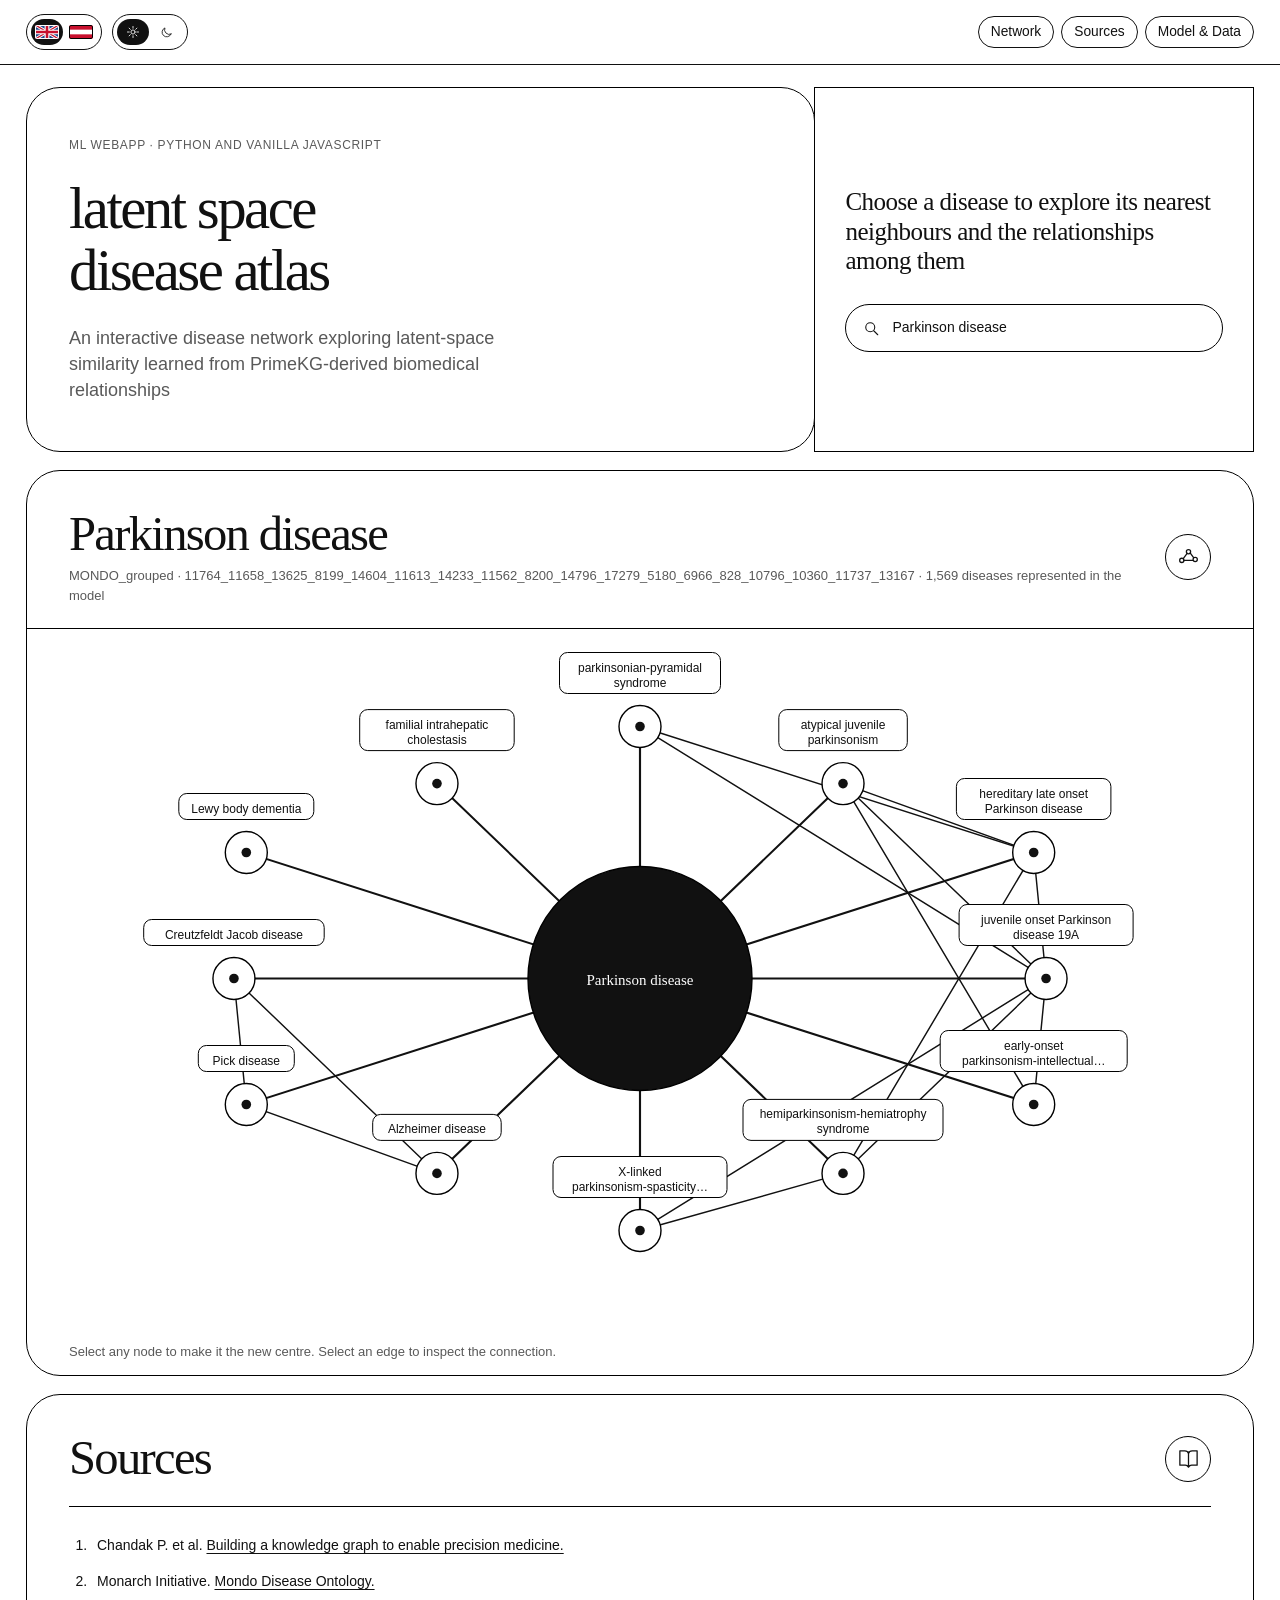
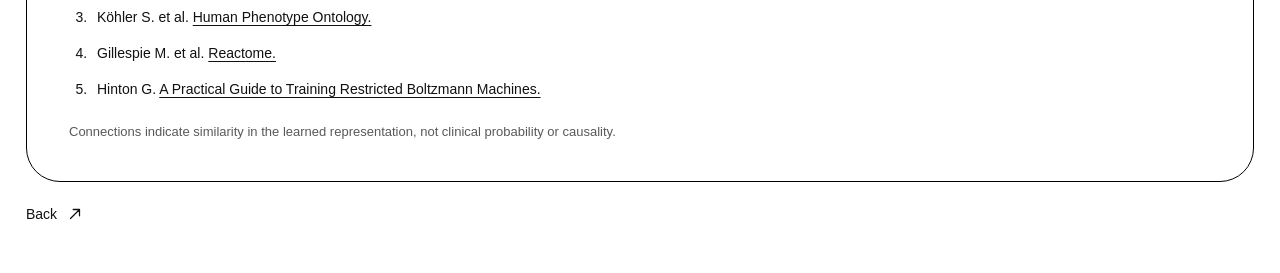
==== commit 5d85b5e7: "Update index.html" ====
--- a/lsda/index.html
+++ b/lsda/index.html
@@ -147,10 +147,11 @@
       </div>
     </section>
     <div class="back-row">
-  <a href="https://schmeidler.at/index.html#projects">
+  <a id="closeDialog" class="dialog-back" href="#network" aria-label="Back to network">
+  Back
     <svg
       aria-hidden="true"
-      class="arrow-icon arrow-left"
+      class="arrow-icon arrow-up-right"
       focusable="false"
       viewBox="0 0 20 20"
       width="18"
@@ -161,9 +162,8 @@
       stroke-linecap="round"
       stroke-linejoin="round"
     >
-      <path d="M15 10H5M9 6l-4 4 4 4"></path>
+      <path d="M5 15L15 5M8 5h7v7"></path>
     </svg>
-    Back
   </a>
 </div>
   </main>
@@ -171,7 +171,24 @@
   <dialog id="methodDialog">
     <div class="dialog-heading">
       <div><h2>Model &amp; Data</h2></div>
-      <button id="closeDialog" class="close-button" type="button" aria-label="Close"></button>
+      <a id="closeDialog" class="dialog-back" href="#network" aria-label="Back to network">
+        <svg
+          aria-hidden="true"
+          class="arrow-icon arrow-left"
+          focusable="false"
+          viewBox="0 0 20 20"
+          width="18"
+          height="18"
+          fill="none"
+          stroke="currentColor"
+          stroke-width="1.4"
+          stroke-linecap="round"
+          stroke-linejoin="round"
+        >
+          <path d="M15 10H5M9 6l-4 4 4 4"></path>
+        </svg>
+        Back
+      </a>
     </div>
     <div id="methodContent"></div>
   </dialog>
--- a/lsda/style.css
+++ b/lsda/style.css
@@ -1068,3 +1068,34 @@
 #methodContent .method-section:first-child{
   padding-top:32px !important;
 }
+
+.dialog-back{
+  display:inline-flex;
+  align-items:center;
+  gap:9px;
+  flex:0 0 auto;
+  color:inherit;
+  font-size:14px;
+  font-weight:400;
+  line-height:1;
+  text-decoration:none;
+  white-space:nowrap;
+}
+
+.dialog-back .arrow-icon{
+  display:block;
+  width:18px;
+  height:18px;
+  flex:0 0 18px;
+  fill:none;
+  stroke:currentColor;
+  stroke-width:1.4;
+  stroke-linecap:round;
+  stroke-linejoin:round;
+  margin:0 !important;
+}
+
+.dialog-back:hover{
+  text-decoration:underline;
+  text-underline-offset:4px;
+}
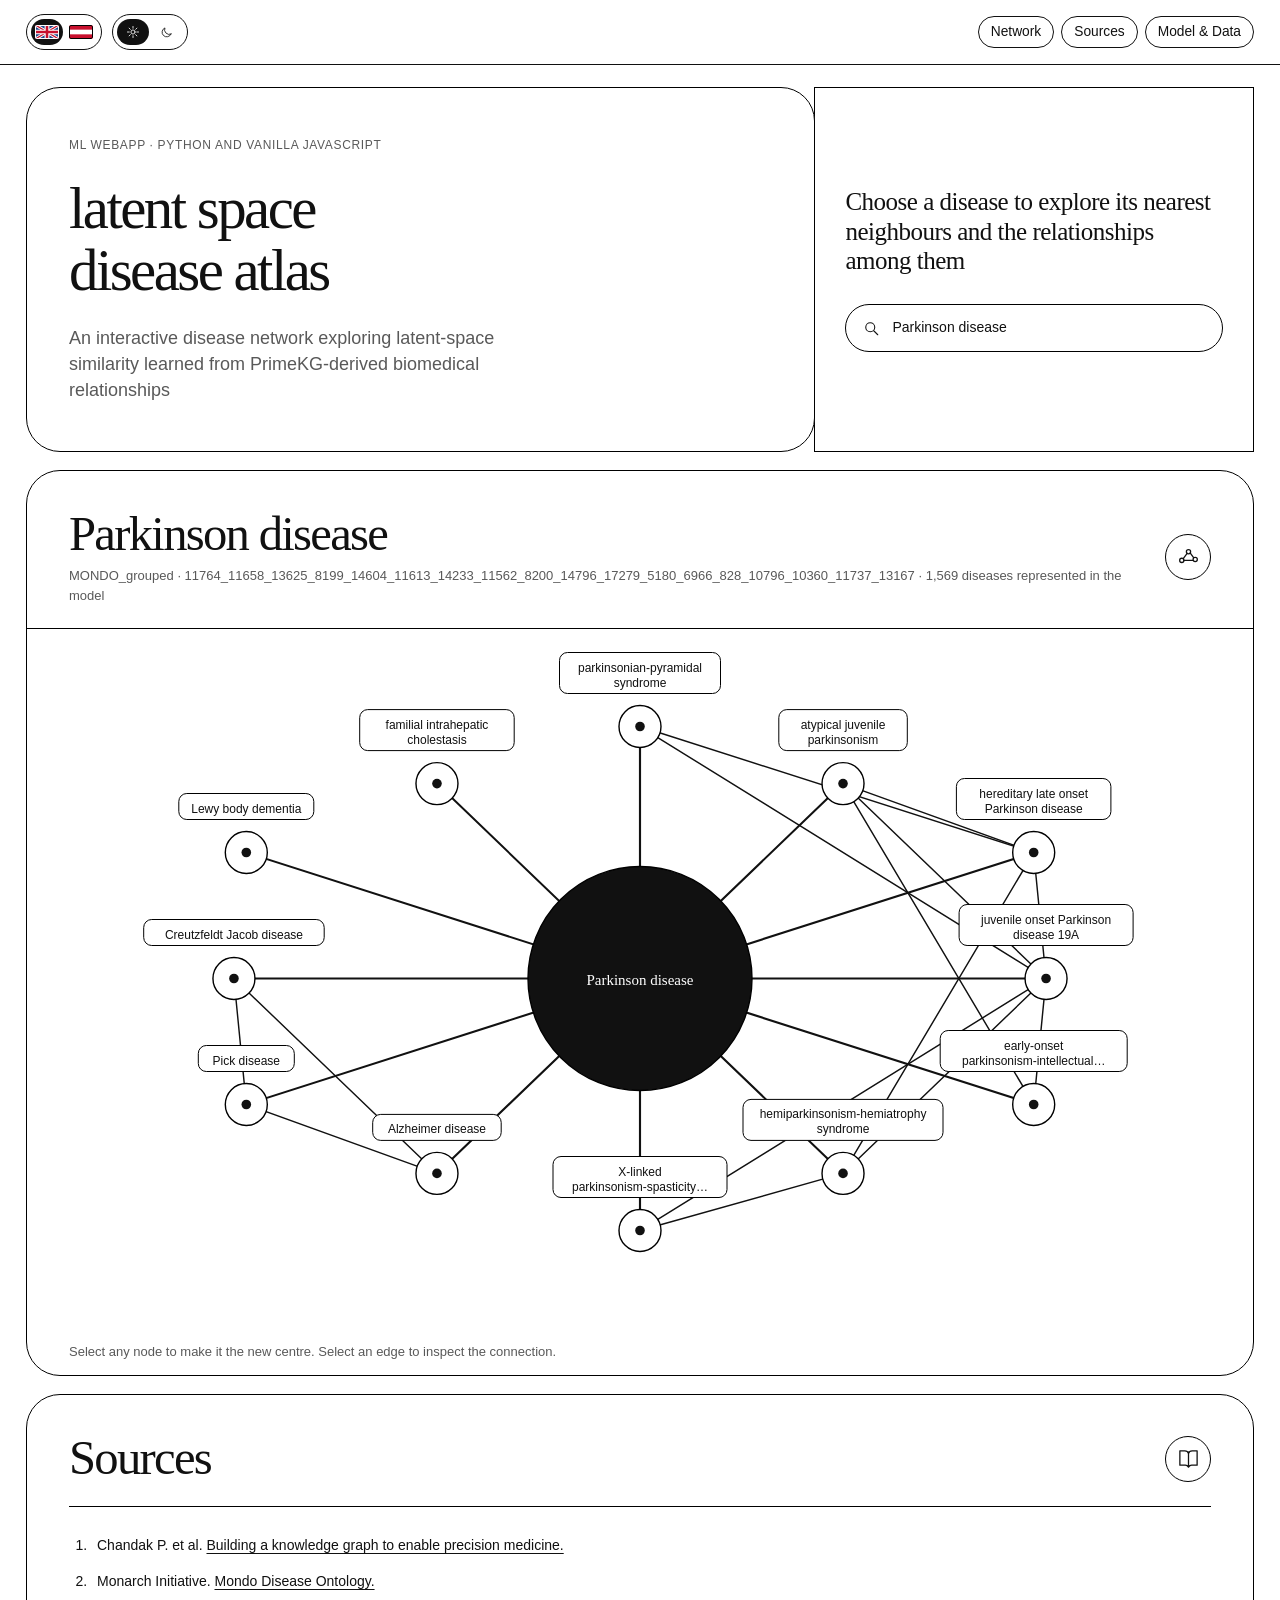
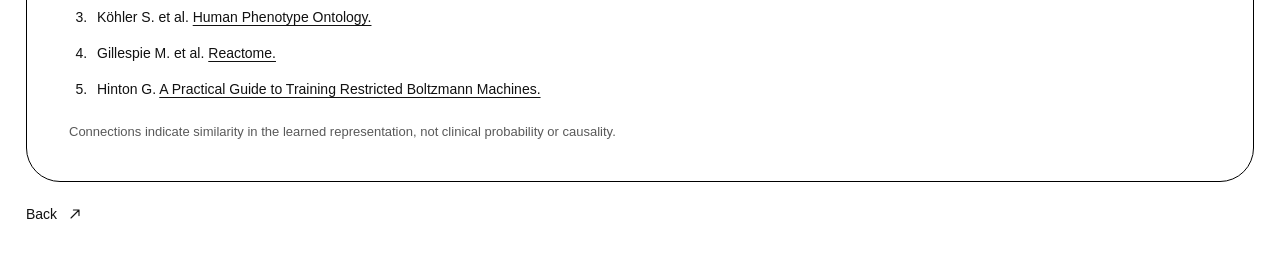
==== commit 6698bd4a: "Update index.html" ====
--- a/lsda/index.html
+++ b/lsda/index.html
@@ -148,22 +148,22 @@
     </section>
     <div class="back-row">
   <a id="closeDialog" class="dialog-back" href="#network" aria-label="Back to network">
-  Back
-    <svg
-      aria-hidden="true"
-      class="arrow-icon arrow-up-right"
-      focusable="false"
-      viewBox="0 0 20 20"
-      width="18"
-      height="18"
-      fill="none"
-      stroke="currentColor"
-      stroke-width="1.4"
-      stroke-linecap="round"
-      stroke-linejoin="round"
-    >
-      <path d="M5 15L15 5M8 5h7v7"></path>
-    </svg>
+    Back
+      <svg
+        aria-hidden="true"
+        class="arrow-icon arrow-up-right"
+        focusable="false"
+        viewBox="0 0 20 20"
+        width="18"
+        height="18"
+        fill="none"
+        stroke="currentColor"
+        stroke-width="1.4"
+        stroke-linecap="round"
+        stroke-linejoin="round"
+      >
+        <path d="M5 15L15 5M8 5h7v7"></path>
+      </svg>
   </a>
 </div>
   </main>
--- a/lsda/style.css
+++ b/lsda/style.css
@@ -1099,3 +1099,15 @@
   text-decoration:underline;
   text-underline-offset:4px;
 }
+
+.dialog-back{
+  display:inline-flex;
+  align-items:center;
+  gap:7px;
+}
+
+.dialog-back .arrow-up-right{
+  width:16px;
+  height:16px;
+  margin:0 !important;
+}
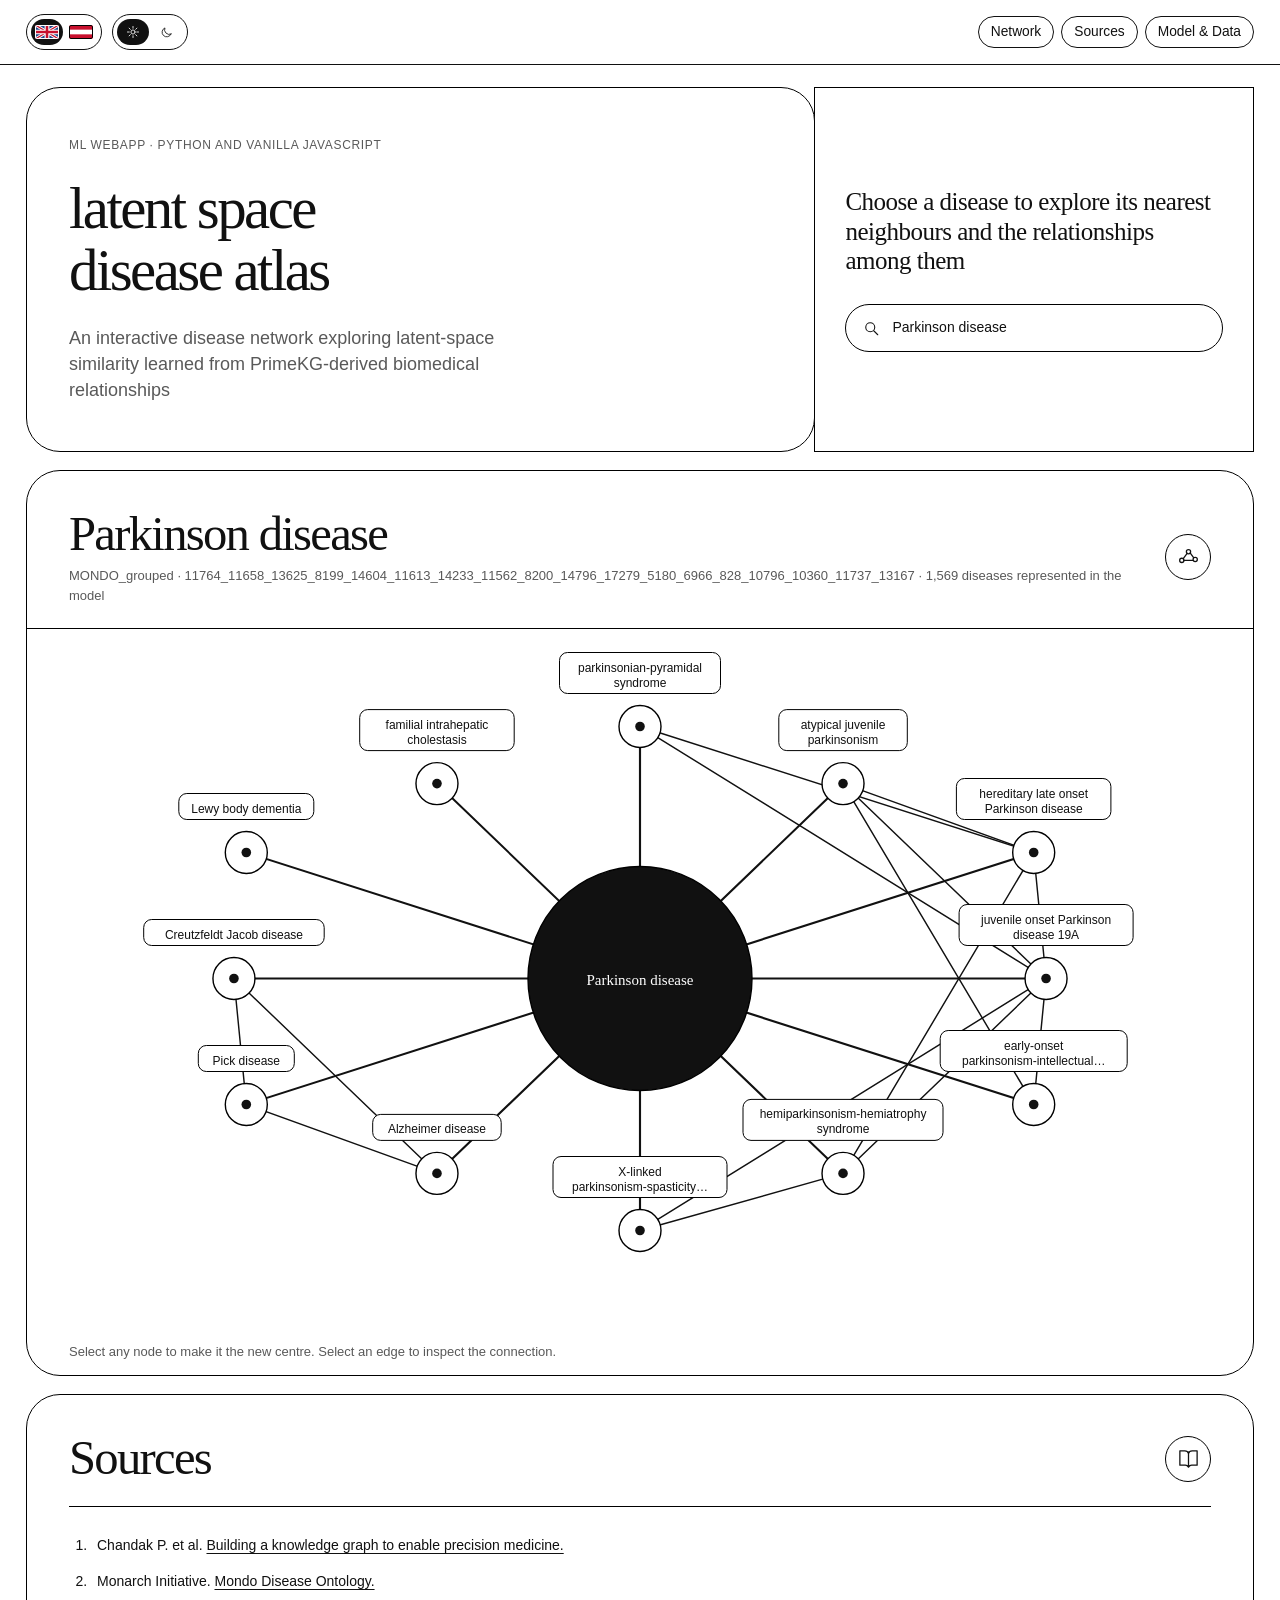
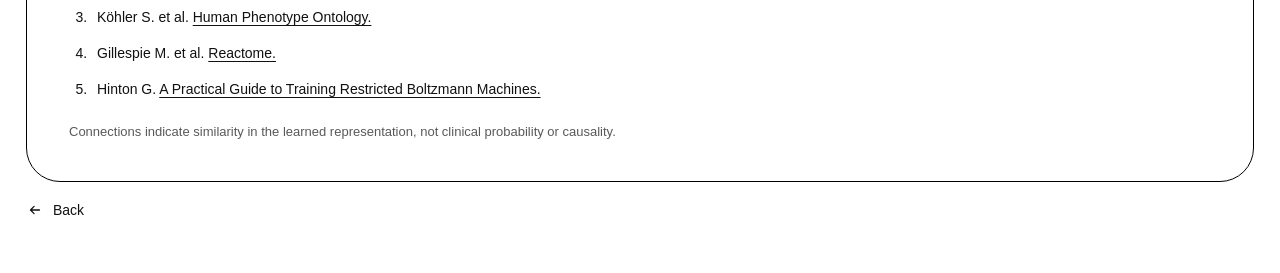
==== commit f8e77bf5: "Update index.html" ====
--- a/lsda/index.html
+++ b/lsda/index.html
@@ -147,31 +147,7 @@
       </div>
     </section>
     <div class="back-row">
-  <a id="closeDialog" class="dialog-back" href="#network" aria-label="Back to network">
-    Back
-      <svg
-        aria-hidden="true"
-        class="arrow-icon arrow-up-right"
-        focusable="false"
-        viewBox="0 0 20 20"
-        width="18"
-        height="18"
-        fill="none"
-        stroke="currentColor"
-        stroke-width="1.4"
-        stroke-linecap="round"
-        stroke-linejoin="round"
-      >
-        <path d="M5 15L15 5M8 5h7v7"></path>
-      </svg>
-  </a>
-</div>
-  </main>
-
-  <dialog id="methodDialog">
-    <div class="dialog-heading">
-      <div><h2>Model &amp; Data</h2></div>
-      <a id="closeDialog" class="dialog-back" href="#network" aria-label="Back to network">
+           <a id="closeDialog" class="dialog-back" href="#network" aria-label="Back to network">
         <svg
           aria-hidden="true"
           class="arrow-icon arrow-left"
@@ -189,6 +165,30 @@
         </svg>
         Back
       </a>
+</div>
+  </main>
+
+  <dialog id="methodDialog">
+    <div class="dialog-heading">
+      <div><h2>Model &amp; Data</h2></div>
+       <a id="closeDialog" class="dialog-back" href="#network" aria-label="Back to network">
+        Back
+          <svg
+            aria-hidden="true"
+            class="arrow-icon arrow-up-right"
+            focusable="false"
+            viewBox="0 0 20 20"
+            width="18"
+            height="18"
+            fill="none"
+            stroke="currentColor"
+            stroke-width="1.4"
+            stroke-linecap="round"
+            stroke-linejoin="round"
+          >
+            <path d="M5 15L15 5M8 5h7v7"></path>
+          </svg>
+       </a>
     </div>
     <div id="methodContent"></div>
   </dialog>
